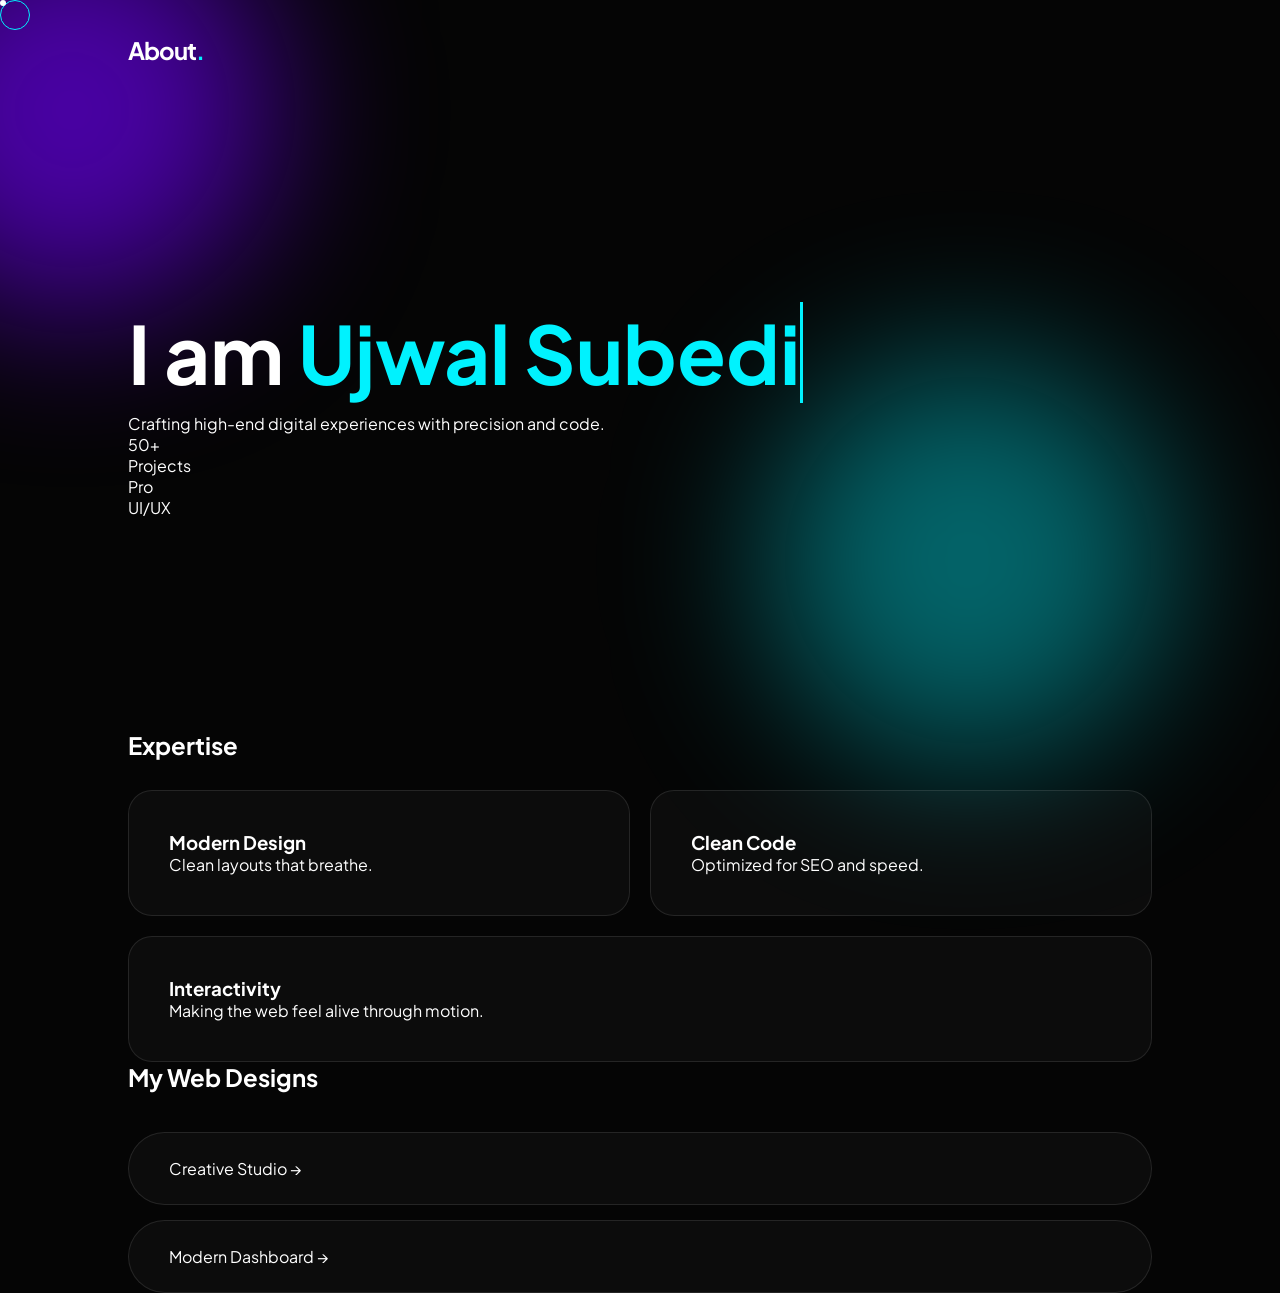
==== about.html @ f3d8b58c "Add files via upload" ====
<!DOCTYPE html>
<html lang="en">
<head>
    <meta charset="UTF-8">
    <meta name="viewport" content="width=device-width, initial-scale=1.0">
    <title>Pro Portfolio | About</title>
    <link href="https://fonts.googleapis.com/css2?family=Plus+Jakarta+Sans:wght@300;400;700&display=swap" rel="stylesheet">
    <link rel="stylesheet" href="about.css">
</head>
<body>

    <div class="blob-c">
        <div class="shape-blob"></div>
        <div class="shape-blob one"></div>
        <div class="shape-blob two"></div>
    </div>

    <div class="cursor-dot"></div>
    <div class="cursor-outline"></div>

    <main class="content-wrapper">
        <nav class="glass-nav">
            <span class="logo">About<b>.</b></span>
        </nav>

        <header class="hero">
            <h1 class="main-title">I am <span class="typing-text"></span></h1>
            <p class="hero-desc">Crafting high-end digital experiences with precision and code.</p>
            <div class="hero-stats">
                <div class="stat"><span>50+</span> <p>Projects</p></div>
                <div class="stat"><span>Pro</span> <p>UI/UX</p></div>
            </div>
        </header>

        <section class="section">
            <h2 class="tag">Expertise</h2>
            <div class="bento-grid">
                <div class="bento-item">
                    <h3>Modern Design</h3>
                    <p>Clean layouts that breathe.</p>
                </div>
                <div class="bento-item">
                    <h3>Clean Code</h3>
                    <p>Optimized for SEO and speed.</p>
                </div>
                <div class="bento-item wide">
                    <h3>Interactivity</h3>
                    <p>Making the web feel alive through motion.</p>
                </div>
            </div>
        </section>

        <section class="section">
            <h2 class="tag">My Web Designs</h2>
            <div class="links-container">
                <a href="design1/index.html" class="mag-link">
                    <div class="link-inner">
                        <span>Creative Studio</span>
                        <i class="arrow">→</i>
                    </div>
                </a>
                <a href="design2/index.html" class="mag-link">
                    <div class="link-inner">
                        <span>Modern Dashboard</span>
                        <i class="arrow">→</i>
                    </div>
                </a>
            </div>
        </section>
    </main>

    <script src="about.js"></script>
</body>
</html>
---- about.css ----
:root {
    --bg: #050505;
    --accent: #00f2fe;
    --secondary: #7000ff;
    --glass: rgba(255, 255, 255, 0.03);
    --border: rgba(255, 255, 255, 0.1);
}

* { margin: 0; padding: 0; box-sizing: border-box; }

body {
    background-color: var(--bg);
    color: white;
    font-family: 'Plus Jakarta Sans', sans-serif;
    overflow-x: hidden;
}

/* --- Animated Background Blobs --- */
.blob-c {
    position: fixed; top: 0; left: 0; width: 100%; height: 100%;
    z-index: -1; filter: blur(80px);
}
.shape-blob {
    position: absolute; width: 400px; height: 400px;
    background: var(--secondary); opacity: 0.4;
    border-radius: 50%; top: -10%; left: -10%;
    animation: move 20s infinite alternate;
}
.shape-blob.one { background: var(--accent); top: 40%; left: 60%; animation-duration: 15s; }
@keyframes move {
    from { transform: translate(0, 0) scale(1); }
    to { transform: translate(100px, 200px) scale(1.2); }
}

/* --- Layout & Typography --- */
.content-wrapper { padding: 0 10%; max-width: 1400px; margin: 0 auto; }

.glass-nav { height: 100px; display: flex; align-items: center; }
.logo { font-size: 1.5rem; font-weight: 700; letter-spacing: -1px; }
.logo b { color: var(--accent); }

.hero { min-height: 70vh; display: flex; flex-direction: column; justify-content: center; }
.main-title { font-size: clamp(2.5rem, 8vw, 5rem); line-height: 1; margin-bottom: 20px; }
.typing-text { color: var(--accent); border-right: 3px solid var(--accent); }

/* --- Responsive Grid --- */
.bento-grid {
    display: grid;
    grid-template-columns: repeat(auto-fit, minmax(280px, 1fr));
    gap: 20px; margin-top: 30px;
}
.bento-item {
    background: var(--glass); border: 1px solid var(--border);
    padding: 40px; border-radius: 24px; transition: 0.4s cubic-bezier(0.23, 1, 0.32, 1);
}
.bento-item:hover { background: rgba(255,255,255,0.07); transform: translateY(-5px); }
.bento-item.wide { grid-column: span 1; }

@media (min-width: 1024px) { .bento-item.wide { grid-column: span 2; } }

/* --- Magnetic Links --- */
.links-container { display: flex; flex-direction: column; gap: 15px; margin-top: 40px; }
.mag-link {
    text-decoration: none; color: white;
    background: var(--glass); border: 1px solid var(--border);
    border-radius: 100px; padding: 25px 40px;
    transition: 0.3s; position: relative; overflow: hidden;
}
.mag-link:hover { background: white; color: black; border-color: white; }

/* Mobile Optimizations */
@media (max-width: 768px) {
    .content-wrapper { padding: 0 5%; }
    .hero { min-height: 50vh; text-align: center; }
    .hero-stats { justify-content: center; display: flex; gap: 20px; margin-top: 20px;}
}

/* Custom Cursor (Hidden on touch) */
@media (hover: hover) {
    .cursor-dot { width: 6px; height: 6px; background: white; position: fixed; border-radius: 50%; z-index: 100; pointer-events: none; }
    .cursor-outline { width: 30px; height: 30px; border: 1px solid var(--accent); position: fixed; border-radius: 50%; z-index: 99; pointer-events: none; transition: 0.15s ease-out; }
}
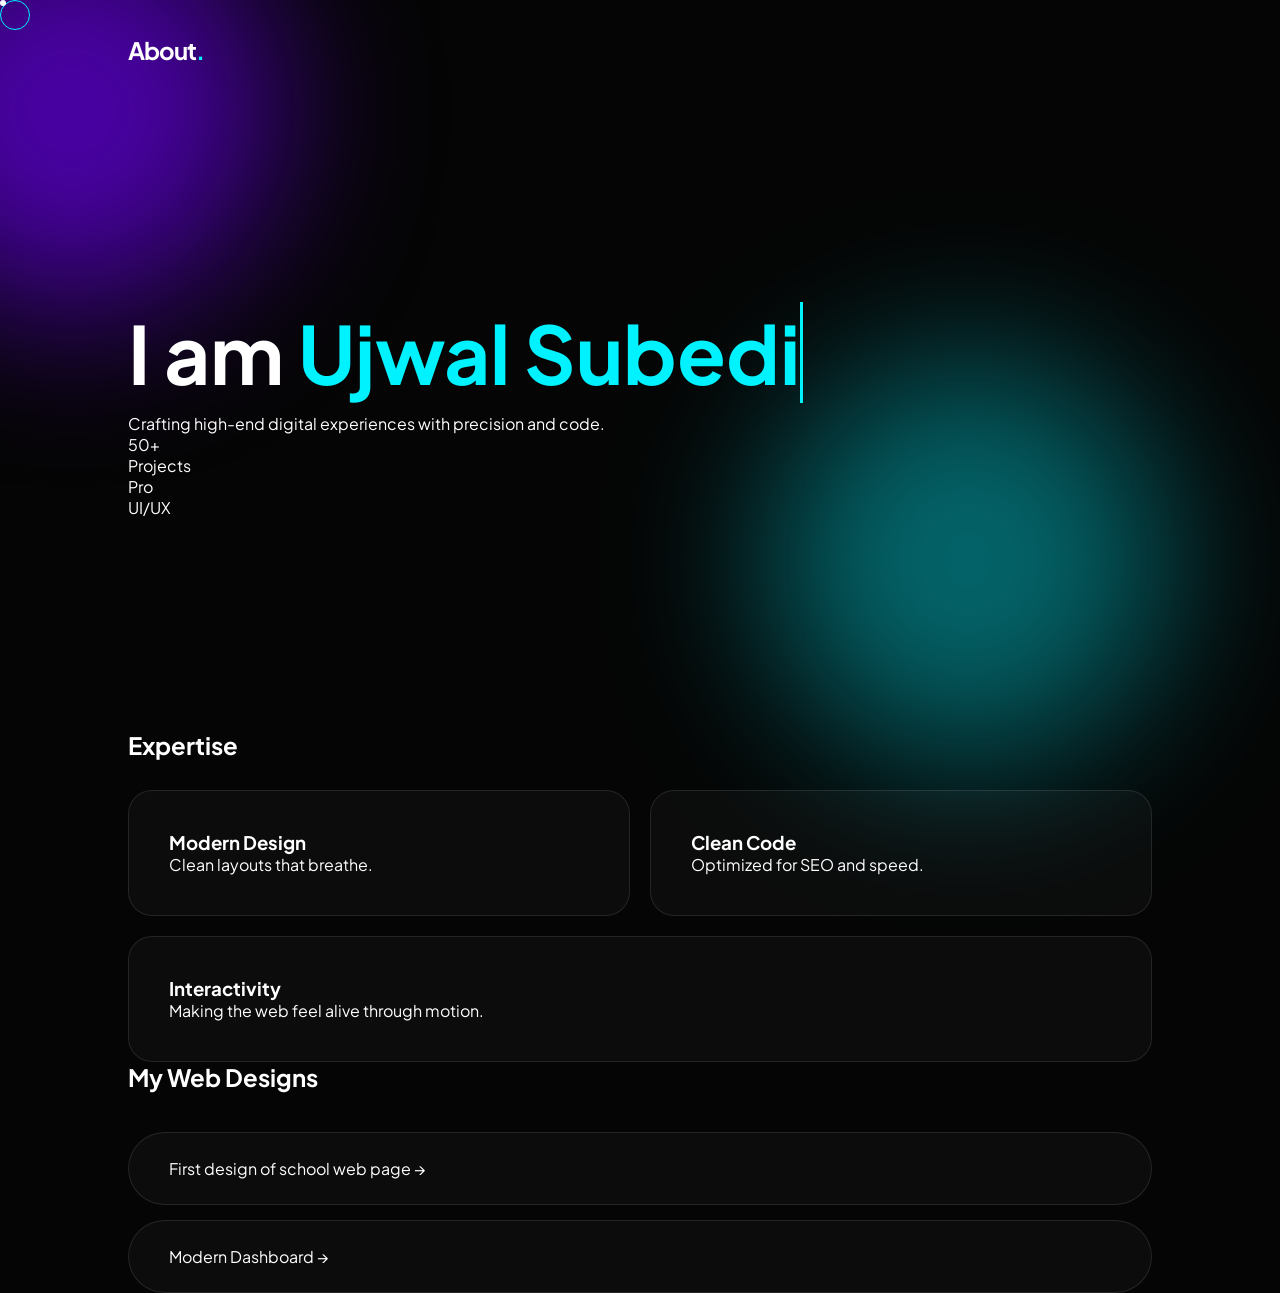
==== commit 3261cbec: "Update link for first design in about.html" ====
--- a/about.html
+++ b/about.html
@@ -53,9 +53,9 @@
         <section class="section">
             <h2 class="tag">My Web Designs</h2>
             <div class="links-container">
-                <a href="design1/index.html" class="mag-link">
+                <a href="DOCTYPE.html/index.html" class="mag-link">
                     <div class="link-inner">
-                        <span>Creative Studio</span>
+                        <span>First design of school web page</span>
                         <i class="arrow">→</i>
                     </div>
                 </a>
@@ -71,4 +71,4 @@
 
     <script src="about.js"></script>
 </body>
-</html>+</html>
